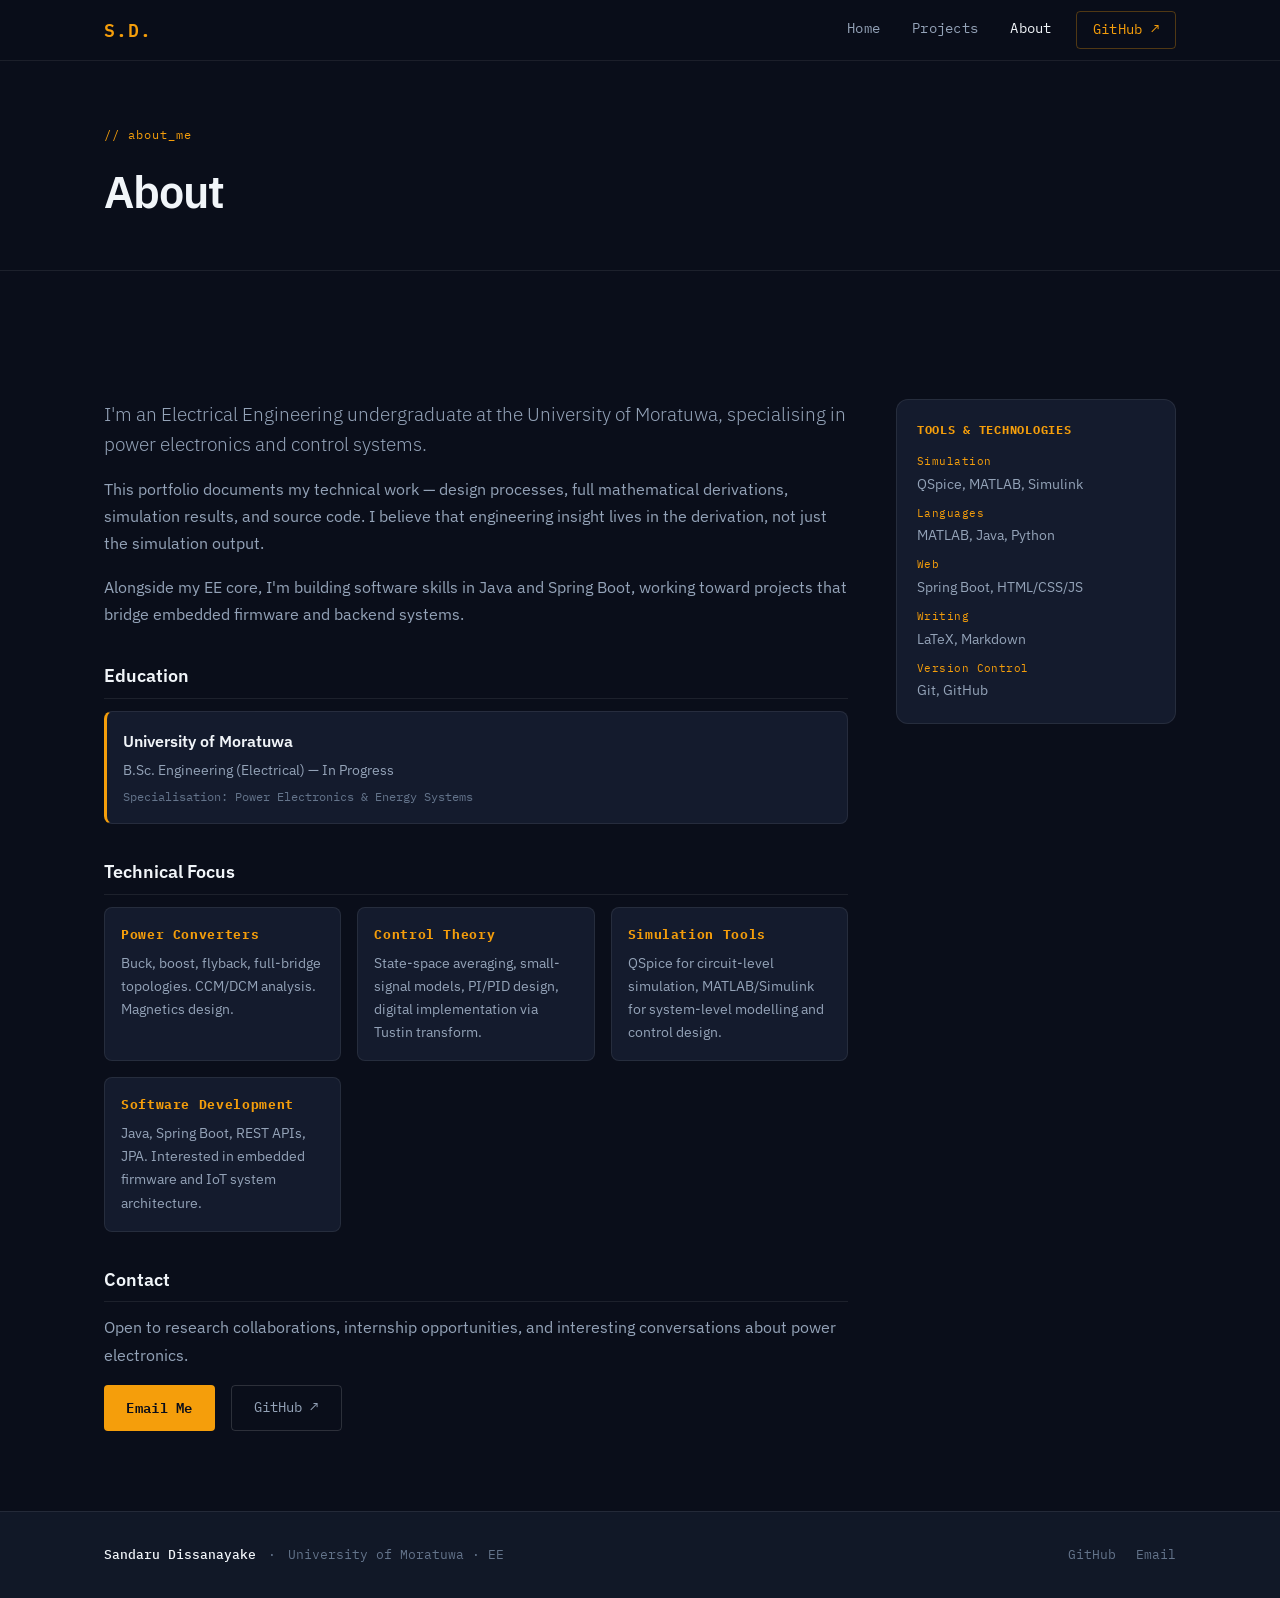
==== about.html @ 112ba42c "Add files via upload" ====
<!DOCTYPE html>
<html lang="en">
<head>
  <meta charset="UTF-8" />
  <meta name="viewport" content="width=device-width, initial-scale=1.0" />
  <title>About | Sandaru</title>
  <link rel="stylesheet" href="style.css" />
  <link rel="preconnect" href="https://fonts.googleapis.com" />
  <link rel="preconnect" href="https://fonts.gstatic.com" crossorigin />
  <link href="https://fonts.googleapis.com/css2?family=IBM+Plex+Mono:wght@400;500;600&family=IBM+Plex+Sans:ital,wght@0,300;0,400;0,600;1,300&display=swap" rel="stylesheet" />
</head>
<body>

  <nav class="nav">
    <div class="nav-inner">
      <a href="index.html" class="nav-logo">S.D.</a>
      <ul class="nav-links">
        <li><a href="index.html">Home</a></li>
        <li><a href="projects.html">Projects</a></li>
        <li><a href="about.html" class="active">About</a></li>
        <li><a href="https://github.com/YOUR_USERNAME" target="_blank" class="nav-gh">GitHub ↗</a></li>
      </ul>
      <button class="nav-toggle" id="navToggle" aria-label="Toggle menu">☰</button>
    </div>
  </nav>

  <div class="page-hero">
    <div class="container">
      <span class="section-label">// about_me</span>
      <h1>About</h1>
    </div>
  </div>

  <section class="section">
    <div class="container about-layout">

      <div class="about-main">
        <p class="about-lead">
          I'm an Electrical Engineering undergraduate at the University of Moratuwa,
          specialising in power electronics and control systems.
        </p>
        <p>
          This portfolio documents my technical work — design processes, full mathematical
          derivations, simulation results, and source code. I believe that engineering
          insight lives in the derivation, not just the simulation output.
        </p>
        <p>
          Alongside my EE core, I'm building software skills in Java and Spring Boot,
          working toward projects that bridge embedded firmware and backend systems.
        </p>

        <h2>Education</h2>
        <div class="edu-item">
          <span class="edu-school">University of Moratuwa</span>
          <span class="edu-degree">B.Sc. Engineering (Electrical) — In Progress</span>
          <span class="edu-detail">Specialisation: Power Electronics &amp; Energy Systems</span>
        </div>

        <h2>Technical Focus</h2>
        <div class="focus-grid">
          <div class="focus-item">
            <h4>Power Converters</h4>
            <p>Buck, boost, flyback, full-bridge topologies. CCM/DCM analysis. Magnetics design.</p>
          </div>
          <div class="focus-item">
            <h4>Control Theory</h4>
            <p>State-space averaging, small-signal models, PI/PID design, digital implementation via Tustin transform.</p>
          </div>
          <div class="focus-item">
            <h4>Simulation Tools</h4>
            <p>QSpice for circuit-level simulation, MATLAB/Simulink for system-level modelling and control design.</p>
          </div>
          <div class="focus-item">
            <h4>Software Development</h4>
            <p>Java, Spring Boot, REST APIs, JPA. Interested in embedded firmware and IoT system architecture.</p>
          </div>
        </div>

        <h2>Contact</h2>
        <p>
          Open to research collaborations, internship opportunities, and interesting conversations
          about power electronics.
        </p>
        <div class="contact-row">
          <a href="mailto:YOUR_EMAIL" class="btn-primary">Email Me</a>
          <a href="https://github.com/YOUR_USERNAME" class="btn-ghost" target="_blank">GitHub ↗</a>
        </div>
      </div>

      <aside class="about-sidebar">
        <div class="sidebar-card">
          <h4>Tools & Technologies</h4>
          <ul class="tool-list">
            <li><span class="tool-cat">Simulation</span>QSpice, MATLAB, Simulink</li>
            <li><span class="tool-cat">Languages</span>MATLAB, Java, Python</li>
            <li><span class="tool-cat">Web</span>Spring Boot, HTML/CSS/JS</li>
            <li><span class="tool-cat">Writing</span>LaTeX, Markdown</li>
            <li><span class="tool-cat">Version Control</span>Git, GitHub</li>
          </ul>
        </div>
      </aside>

    </div>
  </section>

  <footer class="footer">
    <div class="container">
      <div class="footer-inner">
        <span class="footer-name">Sandaru Dissanayake</span>
        <span class="footer-sep">·</span>
        <span class="footer-uni">University of Moratuwa · EE</span>
        <div class="footer-links">
          <a href="https://github.com/YOUR_USERNAME" target="_blank">GitHub</a>
          <a href="mailto:YOUR_EMAIL">Email</a>
        </div>
      </div>
    </div>
  </footer>

  <script>
    document.getElementById('navToggle').addEventListener('click', () => {
      document.querySelector('.nav-links').classList.toggle('open');
    });
  </script>
</body>
</html>
---- style.css ----
/* ═══════════════════════════════════════════════════════
   SANDARU PORTFOLIO — style.css
   Aesthetic: Technical / Engineering — IBM Plex typefaces,
   dark navy + amber accent, circuit-trace motifs
   ═══════════════════════════════════════════════════════ */

/* ─── RESET & BASE ─── */
*, *::before, *::after { box-sizing: border-box; margin: 0; padding: 0; }

:root {
  --navy:      #0a0e1a;
  --navy-mid:  #111827;
  --navy-light:#1c2538;
  --navy-card: #141b2d;
  --amber:     #f59e0b;
  --amber-dim: #d97706;
  --amber-pale:#fef3c7;
  --cyan:      #38bdf8;
  --text-1:    #f1f5f9;
  --text-2:    #94a3b8;
  --text-3:    #64748b;
  --border:    rgba(255,255,255,0.08);
  --border-h:  rgba(255,255,255,0.14);
  --font-sans: 'IBM Plex Sans', system-ui, sans-serif;
  --font-mono: 'IBM Plex Mono', 'Fira Code', monospace;
  --radius-sm: 4px;
  --radius-md: 8px;
  --radius-lg: 12px;
  --max-w:     1120px;
  --transition: 0.18s ease;
}

html { scroll-behavior: smooth; }

body {
  font-family: var(--font-sans);
  background: var(--navy);
  color: var(--text-1);
  font-size: 16px;
  line-height: 1.7;
  -webkit-font-smoothing: antialiased;
}

a { color: inherit; text-decoration: none; }
img, video { max-width: 100%; display: block; }
ul { list-style: none; }

/* ─── UTILITIES ─── */
.container {
  max-width: var(--max-w);
  margin: 0 auto;
  padding: 0 1.5rem;
}

/* ─── NAVIGATION ─── */
.nav {
  position: sticky;
  top: 0;
  z-index: 100;
  background: rgba(10,14,26,0.92);
  backdrop-filter: blur(12px);
  border-bottom: 1px solid var(--border);
}

.nav-inner {
  max-width: var(--max-w);
  margin: 0 auto;
  padding: 0 1.5rem;
  height: 60px;
  display: flex;
  align-items: center;
  gap: 2rem;
}

.nav-logo {
  font-family: var(--font-mono);
  font-weight: 600;
  font-size: 1.1rem;
  color: var(--amber);
  letter-spacing: 0.05em;
  flex-shrink: 0;
}

.nav-links {
  display: flex;
  gap: 0;
  margin-left: auto;
}

.nav-links li a {
  display: block;
  padding: 0.4rem 1rem;
  font-size: 0.875rem;
  color: var(--text-2);
  font-family: var(--font-mono);
  letter-spacing: 0.02em;
  transition: color var(--transition);
}

.nav-links li a:hover,
.nav-links li a.active {
  color: var(--text-1);
}

.nav-links li a.nav-gh {
  color: var(--amber);
  border: 1px solid rgba(245,158,11,0.3);
  border-radius: var(--radius-sm);
  margin-left: 0.5rem;
}
.nav-links li a.nav-gh:hover { background: rgba(245,158,11,0.08); }

.nav-toggle {
  display: none;
  background: none;
  border: none;
  color: var(--text-1);
  font-size: 1.2rem;
  cursor: pointer;
  margin-left: auto;
}

/* ─── HERO ─── */
.hero {
  position: relative;
  min-height: 88vh;
  display: flex;
  align-items: center;
  overflow: hidden;
  border-bottom: 1px solid var(--border);
}

.hero-bg {
  position: absolute;
  inset: 0;
  color: var(--amber);
  pointer-events: none;
}

.hero-grid {
  width: 100%;
  height: 100%;
  opacity: 0.6;
}

/* Radial fade overlay */
.hero-bg::after {
  content: '';
  position: absolute;
  inset: 0;
  background: radial-gradient(ellipse 80% 80% at 60% 40%, transparent 30%, var(--navy) 80%);
}

.hero-content {
  position: relative;
  z-index: 1;
  max-width: var(--max-w);
  margin: 0 auto;
  padding: 6rem 1.5rem 5rem;
}

.hero-badge {
  display: inline-block;
  font-family: var(--font-mono);
  font-size: 0.78rem;
  color: var(--amber);
  border: 1px solid rgba(245,158,11,0.35);
  padding: 0.25rem 0.75rem;
  border-radius: var(--radius-sm);
  margin-bottom: 1.5rem;
  letter-spacing: 0.04em;
}

.hero-title {
  font-size: clamp(2.2rem, 5vw, 3.6rem);
  font-weight: 600;
  line-height: 1.15;
  letter-spacing: -0.02em;
  margin-bottom: 1.25rem;
  max-width: 16ch;
}

.hero-accent { color: var(--amber); }

.hero-sub {
  font-size: 1.05rem;
  color: var(--text-2);
  max-width: 52ch;
  margin-bottom: 2rem;
  font-weight: 300;
}

.hero-actions {
  display: flex;
  gap: 1rem;
  flex-wrap: wrap;
  margin-bottom: 2.5rem;
}

.hero-tags {
  display: flex;
  flex-wrap: wrap;
  gap: 0.5rem;
}

.hero-tags span {
  font-family: var(--font-mono);
  font-size: 0.72rem;
  color: var(--text-3);
  border: 1px solid var(--border);
  padding: 0.2rem 0.6rem;
  border-radius: var(--radius-sm);
  letter-spacing: 0.03em;
}

/* ─── BUTTONS ─── */
.btn-primary {
  display: inline-block;
  background: var(--amber);
  color: var(--navy);
  font-family: var(--font-mono);
  font-size: 0.875rem;
  font-weight: 600;
  padding: 0.65rem 1.4rem;
  border-radius: var(--radius-sm);
  letter-spacing: 0.02em;
  transition: background var(--transition), transform var(--transition);
}
.btn-primary:hover { background: var(--amber-dim); transform: translateY(-1px); }

.btn-ghost {
  display: inline-block;
  color: var(--text-2);
  font-family: var(--font-mono);
  font-size: 0.875rem;
  padding: 0.65rem 1.4rem;
  border: 1px solid var(--border-h);
  border-radius: var(--radius-sm);
  transition: color var(--transition), border-color var(--transition);
}
.btn-ghost:hover { color: var(--text-1); border-color: var(--amber); }

.btn-outline {
  display: inline-block;
  font-family: var(--font-mono);
  font-size: 0.875rem;
  color: var(--amber);
  border: 1px solid rgba(245,158,11,0.35);
  padding: 0.6rem 1.4rem;
  border-radius: var(--radius-sm);
  transition: background var(--transition);
}
.btn-outline:hover { background: rgba(245,158,11,0.08); }

.block-btn { display: block; text-align: center; width: 100%; }

/* ─── SECTIONS ─── */
.section { padding: 5rem 0; }
.section + .section { border-top: 1px solid var(--border); }

.section-header { margin-bottom: 2.5rem; }

.section-label {
  display: block;
  font-family: var(--font-mono);
  font-size: 0.75rem;
  color: var(--amber);
  letter-spacing: 0.08em;
  margin-bottom: 0.5rem;
}

.section-header h2 {
  font-size: clamp(1.5rem, 3vw, 2rem);
  font-weight: 600;
  letter-spacing: -0.02em;
}

.section-footer { margin-top: 2.5rem; }

/* ─── PROJECT CARDS ─── */
.project-grid {
  display: grid;
  grid-template-columns: repeat(auto-fill, minmax(320px, 1fr));
  gap: 1.5rem;
}

.project-card {
  background: var(--navy-card);
  border: 1px solid var(--border);
  border-radius: var(--radius-lg);
  overflow: hidden;
  transition: border-color var(--transition), transform var(--transition);
  display: flex;
  flex-direction: column;
}

.project-card:hover {
  border-color: var(--border-h);
  transform: translateY(-3px);
}

.card-media-link { display: block; overflow: hidden; }

.card-media {
  width: 100%;
  height: 200px;
  object-fit: cover;
  display: block;
  transition: transform 0.3s ease;
}

.card-media-link:hover .card-media { transform: scale(1.03); }

.card-media--placeholder {
  background: var(--navy-light);
  height: 200px;
  position: relative;
}

.card-media--placeholder::after {
  content: 'IMG';
  position: absolute;
  top: 50%;
  left: 50%;
  transform: translate(-50%, -50%);
  font-family: var(--font-mono);
  font-size: 0.7rem;
  color: var(--text-3);
  letter-spacing: 0.1em;
}

.card-body {
  padding: 1.25rem;
  display: flex;
  flex-direction: column;
  flex: 1;
}

.card-meta {
  display: flex;
  align-items: center;
  gap: 0.75rem;
  margin-bottom: 0.75rem;
}

.card-year {
  font-family: var(--font-mono);
  font-size: 0.75rem;
  color: var(--text-3);
  margin-left: auto;
}

.card-title {
  font-size: 1rem;
  font-weight: 600;
  line-height: 1.4;
  margin-bottom: 0.6rem;
  letter-spacing: -0.01em;
}
.card-title a:hover { color: var(--amber); }

.card-summary {
  font-size: 0.875rem;
  color: var(--text-2);
  line-height: 1.65;
  margin-bottom: 1rem;
  flex: 1;
}

.card-tools {
  display: flex;
  flex-wrap: wrap;
  gap: 0.4rem;
  margin-bottom: 1rem;
}

.tool-pill {
  font-family: var(--font-mono);
  font-size: 0.7rem;
  color: var(--cyan);
  background: rgba(56,189,248,0.08);
  border: 1px solid rgba(56,189,248,0.2);
  padding: 0.15rem 0.5rem;
  border-radius: var(--radius-sm);
  letter-spacing: 0.02em;
}

.card-actions {
  display: flex;
  align-items: center;
  gap: 1rem;
}

.card-read-link {
  font-family: var(--font-mono);
  font-size: 0.8rem;
  color: var(--amber);
  transition: opacity var(--transition);
}
.card-read-link:hover { opacity: 0.75; }

.card-gh-link {
  font-family: var(--font-mono);
  font-size: 0.8rem;
  color: var(--text-3);
  margin-left: auto;
  transition: color var(--transition);
}
.card-gh-link:hover { color: var(--text-2); }

/* ─── BADGES ─── */
.badge-complete {
  font-family: var(--font-mono);
  font-size: 0.68rem;
  background: rgba(16,185,129,0.12);
  color: #34d399;
  border: 1px solid rgba(16,185,129,0.25);
  padding: 0.15rem 0.5rem;
  border-radius: var(--radius-sm);
  letter-spacing: 0.04em;
}

.badge-progress {
  font-family: var(--font-mono);
  font-size: 0.68rem;
  background: rgba(245,158,11,0.12);
  color: var(--amber);
  border: 1px solid rgba(245,158,11,0.25);
  padding: 0.15rem 0.5rem;
  border-radius: var(--radius-sm);
  letter-spacing: 0.04em;
}

.badge-archived {
  font-family: var(--font-mono);
  font-size: 0.68rem;
  background: rgba(100,116,139,0.12);
  color: var(--text-3);
  border: 1px solid rgba(100,116,139,0.25);
  padding: 0.15rem 0.5rem;
  border-radius: var(--radius-sm);
  letter-spacing: 0.04em;
}

/* ─── SKILLS STRIP ─── */
.skills-strip {
  background: var(--navy-light);
  border-top: 1px solid var(--border);
  border-bottom: 1px solid var(--border);
  padding: 3rem 0;
}

.skills-grid {
  display: grid;
  grid-template-columns: repeat(auto-fit, minmax(200px, 1fr));
  gap: 2rem;
}

.skill-item { display: flex; flex-direction: column; gap: 0.25rem; }

.skill-icon {
  font-size: 1.3rem;
  margin-bottom: 0.25rem;
  font-family: var(--font-mono);
  color: var(--amber);
}

.skill-name {
  font-weight: 600;
  font-size: 0.95rem;
}

.skill-detail {
  font-family: var(--font-mono);
  font-size: 0.75rem;
  color: var(--text-3);
}

/* ─── PAGE HERO (interior pages) ─── */
.page-hero {
  padding: 4rem 0 2.5rem;
  border-bottom: 1px solid var(--border);
}

.page-hero h1 {
  font-size: clamp(2rem, 4vw, 2.8rem);
  font-weight: 600;
  letter-spacing: -0.025em;
  margin-top: 0.4rem;
}

.page-hero p {
  color: var(--text-2);
  max-width: 55ch;
  margin-top: 0.75rem;
}

/* ─── FILTER BAR ─── */
.filter-bar {
  background: var(--navy-mid);
  border-bottom: 1px solid var(--border);
  padding: 1rem 0;
  position: sticky;
  top: 60px;
  z-index: 50;
}

.filter-bar .container {
  display: flex;
  gap: 0.5rem;
  flex-wrap: wrap;
}

.filter-btn {
  font-family: var(--font-mono);
  font-size: 0.75rem;
  padding: 0.35rem 0.9rem;
  background: none;
  border: 1px solid var(--border);
  color: var(--text-2);
  border-radius: var(--radius-sm);
  cursor: pointer;
  letter-spacing: 0.02em;
  transition: all var(--transition);
}

.filter-btn:hover { border-color: var(--border-h); color: var(--text-1); }
.filter-btn.active { border-color: var(--amber); color: var(--amber); background: rgba(245,158,11,0.06); }

/* ─── PROJECT DETAIL ─── */
.proj-header {
  padding: 3.5rem 0 2rem;
  border-bottom: 1px solid var(--border);
}

.back-link {
  font-family: var(--font-mono);
  font-size: 0.8rem;
  color: var(--text-3);
  display: inline-block;
  margin-bottom: 1.5rem;
  transition: color var(--transition);
}
.back-link:hover { color: var(--amber); }

.proj-meta-top {
  display: flex;
  gap: 1rem;
  margin-bottom: 0.75rem;
}

.proj-category {
  font-family: var(--font-mono);
  font-size: 0.75rem;
  color: var(--amber);
  letter-spacing: 0.06em;
  text-transform: uppercase;
}

.proj-date {
  font-family: var(--font-mono);
  font-size: 0.75rem;
  color: var(--text-3);
}

.proj-title {
  font-size: clamp(1.8rem, 4vw, 2.6rem);
  font-weight: 600;
  letter-spacing: -0.025em;
  line-height: 1.2;
  margin-bottom: 1rem;
}

.proj-subtitle {
  color: var(--text-2);
  max-width: 65ch;
  margin-bottom: 1.25rem;
  font-weight: 300;
}

.proj-tags-row {
  display: flex;
  flex-wrap: wrap;
  gap: 0.4rem;
  margin-bottom: 1.5rem;
}

.tag {
  font-family: var(--font-mono);
  font-size: 0.72rem;
  color: var(--text-3);
  border: 1px solid var(--border);
  padding: 0.2rem 0.6rem;
  border-radius: var(--radius-sm);
  letter-spacing: 0.03em;
}

.proj-links { display: flex; gap: 1rem; flex-wrap: wrap; }

.proj-media { padding: 2rem 0; background: var(--navy-light); border-bottom: 1px solid var(--border); }
.proj-cover-img {
  width: 100%;
  max-height: 520px;
  object-fit: contain;
  border-radius: var(--radius-md);
  border: 1px solid var(--border);
  background: var(--navy-card);
}

.proj-content { padding: 3rem 0 5rem; }

.proj-layout {
  display: grid;
  grid-template-columns: 1fr 280px;
  gap: 3rem;
  align-items: start;
}

.proj-body { min-width: 0; }

.proj-section { margin-bottom: 3rem; }

.proj-section h2 {
  font-size: 1.3rem;
  font-weight: 600;
  letter-spacing: -0.015em;
  margin-bottom: 0.75rem;
  padding-bottom: 0.5rem;
  border-bottom: 1px solid var(--border);
}

.proj-section h3 {
  font-size: 1rem;
  font-weight: 600;
  color: var(--amber);
  font-family: var(--font-mono);
  margin: 1.5rem 0 0.5rem;
}

.proj-section p { color: var(--text-2); margin-bottom: 0.75rem; }

.proj-section ul {
  list-style: disc;
  padding-left: 1.5rem;
  color: var(--text-2);
}
.proj-section ul li { margin-bottom: 0.3rem; }

/* MathJax equation spacing */
.proj-section .MathJax { margin: 1rem 0 !important; }

.proj-figure {
  margin: 1.5rem 0;
  border: 1px solid var(--border);
  border-radius: var(--radius-md);
  overflow: hidden;
  background: var(--navy-card);
}

.proj-figure img {
  width: 100%;
  display: block;
  border-bottom: 1px solid var(--border);
}

.proj-figure figcaption {
  padding: 0.75rem 1rem;
  font-family: var(--font-mono);
  font-size: 0.78rem;
  color: var(--text-3);
}

.proj-video-wrap video {
  width: 100%;
  border-radius: var(--radius-md);
  border: 1px solid var(--border);
}

/* Results grid */
.results-grid {
  display: grid;
  grid-template-columns: repeat(auto-fit, minmax(120px, 1fr));
  gap: 1rem;
}

.result-card {
  background: var(--navy-light);
  border: 1px solid var(--border);
  border-radius: var(--radius-md);
  padding: 1.25rem 1rem;
  text-align: center;
  display: flex;
  flex-direction: column;
  gap: 0.4rem;
}

.result-val {
  font-family: var(--font-mono);
  font-size: 1.5rem;
  font-weight: 600;
  color: var(--amber);
}

.result-label {
  font-size: 0.78rem;
  color: var(--text-3);
}

/* File list */
.file-list { display: flex; flex-direction: column; gap: 0.5rem; }

.file-item {
  display: flex;
  align-items: center;
  gap: 0.75rem;
  padding: 0.75rem 1rem;
  background: var(--navy-card);
  border: 1px solid var(--border);
  border-radius: var(--radius-md);
  transition: border-color var(--transition);
  font-family: var(--font-mono);
}

.file-item:hover { border-color: var(--amber); }

.file-icon { font-size: 1rem; flex-shrink: 0; }

.file-name {
  font-size: 0.85rem;
  font-weight: 500;
  color: var(--text-1);
  flex-shrink: 0;
}

.file-desc {
  font-size: 0.78rem;
  color: var(--text-3);
  margin-left: auto;
}

/* Sidebar */
.proj-sidebar { display: flex; flex-direction: column; gap: 1rem; position: sticky; top: 80px; }

.sidebar-card {
  background: var(--navy-card);
  border: 1px solid var(--border);
  border-radius: var(--radius-lg);
  padding: 1.25rem;
}

.sidebar-card h4 {
  font-family: var(--font-mono);
  font-size: 0.75rem;
  letter-spacing: 0.06em;
  color: var(--amber);
  text-transform: uppercase;
  margin-bottom: 0.75rem;
}

.sidebar-card dl { display: grid; grid-template-columns: auto 1fr; gap: 0.4rem 1rem; font-size: 0.875rem; }
.sidebar-card dt { color: var(--text-3); }
.sidebar-card dd { color: var(--text-1); }

.topic-list { display: flex; flex-direction: column; gap: 0.4rem; }
.topic-list li {
  font-family: var(--font-mono);
  font-size: 0.78rem;
  color: var(--text-2);
  padding-left: 0.75rem;
  border-left: 2px solid var(--border);
}

/* Next project */
.next-project {
  border-top: 1px solid var(--border);
  padding: 2.5rem 0;
  background: var(--navy-mid);
}

.next-link {
  font-size: 1.1rem;
  font-weight: 600;
  color: var(--amber);
  transition: opacity var(--transition);
  display: block;
  margin-top: 0.4rem;
}
.next-link:hover { opacity: 0.75; }

/* ─── ABOUT PAGE ─── */
.about-layout {
  display: grid;
  grid-template-columns: 1fr 280px;
  gap: 3rem;
  align-items: start;
  padding-top: 3rem;
}

.about-lead {
  font-size: 1.2rem;
  font-weight: 300;
  color: var(--text-1);
  line-height: 1.6;
  margin-bottom: 1.25rem;
}

.about-main h2 {
  font-size: 1.15rem;
  font-weight: 600;
  margin: 2rem 0 0.75rem;
  padding-bottom: 0.4rem;
  border-bottom: 1px solid var(--border);
}

.about-main p { color: var(--text-2); margin-bottom: 1rem; }

.edu-item {
  display: flex;
  flex-direction: column;
  gap: 0.2rem;
  padding: 1rem;
  background: var(--navy-card);
  border: 1px solid var(--border);
  border-radius: var(--radius-md);
  border-left: 3px solid var(--amber);
}

.edu-school { font-weight: 600; }
.edu-degree { font-size: 0.9rem; color: var(--text-2); }
.edu-detail { font-family: var(--font-mono); font-size: 0.78rem; color: var(--text-3); }

.focus-grid {
  display: grid;
  grid-template-columns: repeat(auto-fit, minmax(220px, 1fr));
  gap: 1rem;
  margin-bottom: 1rem;
}

.focus-item {
  background: var(--navy-card);
  border: 1px solid var(--border);
  border-radius: var(--radius-md);
  padding: 1rem;
}

.focus-item h4 {
  font-family: var(--font-mono);
  font-size: 0.8rem;
  color: var(--amber);
  letter-spacing: 0.05em;
  margin-bottom: 0.4rem;
}

.focus-item p { font-size: 0.85rem; color: var(--text-2); margin: 0; }

.contact-row { display: flex; gap: 1rem; flex-wrap: wrap; margin-top: 1rem; }

.tool-list { display: flex; flex-direction: column; gap: 0.5rem; }
.tool-list li { font-size: 0.85rem; color: var(--text-2); }
.tool-cat {
  font-family: var(--font-mono);
  font-size: 0.7rem;
  color: var(--amber);
  letter-spacing: 0.04em;
  display: block;
  margin-bottom: 0.1rem;
}

/* ─── HANDWRITTEN DERIVATION ─── */
.derivation-pages {
  display: grid;
  grid-template-columns: repeat(auto-fit, minmax(260px, 1fr));
  gap: 1rem;
  margin: 1.25rem 0 1.5rem;
}

.derivation-page {
  cursor: zoom-in;
}

.derivation-page img {
  filter: contrast(1.08) brightness(1.03);
  transition: transform 0.25s ease, filter 0.25s ease;
  border-bottom: 1px solid var(--border);
}

.derivation-page:hover img {
  transform: scale(1.015);
  filter: contrast(1.12) brightness(1.05);
}

/* Lightbox overlay */
.deriv-lightbox {
  display: none;
  position: fixed;
  inset: 0;
  z-index: 999;
  background: rgba(8, 12, 22, 0.94);
  align-items: center;
  justify-content: center;
  cursor: zoom-out;
}

.deriv-lightbox.open { display: flex; }

.deriv-lightbox img {
  max-width: 92vw;
  max-height: 92vh;
  object-fit: contain;
  border-radius: var(--radius-md);
  border: 1px solid var(--border-h);
  box-shadow: 0 0 80px rgba(0,0,0,0.6);
}

.deriv-lightbox-close {
  position: fixed;
  top: 1.25rem;
  right: 1.5rem;
  font-family: var(--font-mono);
  font-size: 1.1rem;
  color: var(--text-2);
  background: var(--navy-card);
  border: 1px solid var(--border-h);
  border-radius: var(--radius-sm);
  padding: 0.3rem 0.7rem;
  cursor: pointer;
  z-index: 1000;
  transition: color var(--transition), border-color var(--transition);
}
.deriv-lightbox-close:hover { color: var(--amber); border-color: var(--amber); }

.derivation-dl {
  display: inline-block;
  margin-top: 0.5rem;
}

/* ─── FOOTER ─── */
.footer {
  background: var(--navy-mid);
  border-top: 1px solid var(--border);
  padding: 2rem 0;
}

.footer-inner {
  display: flex;
  align-items: center;
  gap: 0.75rem;
  flex-wrap: wrap;
  font-family: var(--font-mono);
  font-size: 0.8rem;
}

.footer-name { color: var(--text-1); font-weight: 500; }
.footer-sep { color: var(--text-3); }
.footer-uni { color: var(--text-3); }
.footer-links { display: flex; gap: 1.25rem; margin-left: auto; }
.footer-links a { color: var(--text-3); transition: color var(--transition); }
.footer-links a:hover { color: var(--amber); }

/* ─── CODE ─── */
code {
  font-family: var(--font-mono);
  font-size: 0.875em;
  background: var(--navy-light);
  border: 1px solid var(--border);
  padding: 0.1em 0.35em;
  border-radius: 3px;
  color: var(--cyan);
}

/* ─── RESPONSIVE ─── */
@media (max-width: 900px) {
  .proj-layout { grid-template-columns: 1fr; }
  .proj-sidebar { position: static; }
  .about-layout { grid-template-columns: 1fr; }
  .about-sidebar { order: -1; }
}

@media (max-width: 640px) {
  .nav-links { display: none; flex-direction: column; position: absolute; top: 60px; left: 0; right: 0; background: var(--navy-mid); border-bottom: 1px solid var(--border); padding: 0.5rem 0; }
  .nav-links.open { display: flex; }
  .nav-links li a { padding: 0.6rem 1.5rem; }
  .nav-toggle { display: block; }
  .hero-content { padding: 4rem 1.5rem 3rem; }
  .project-grid { grid-template-columns: 1fr; }
  .file-desc { display: none; }
}
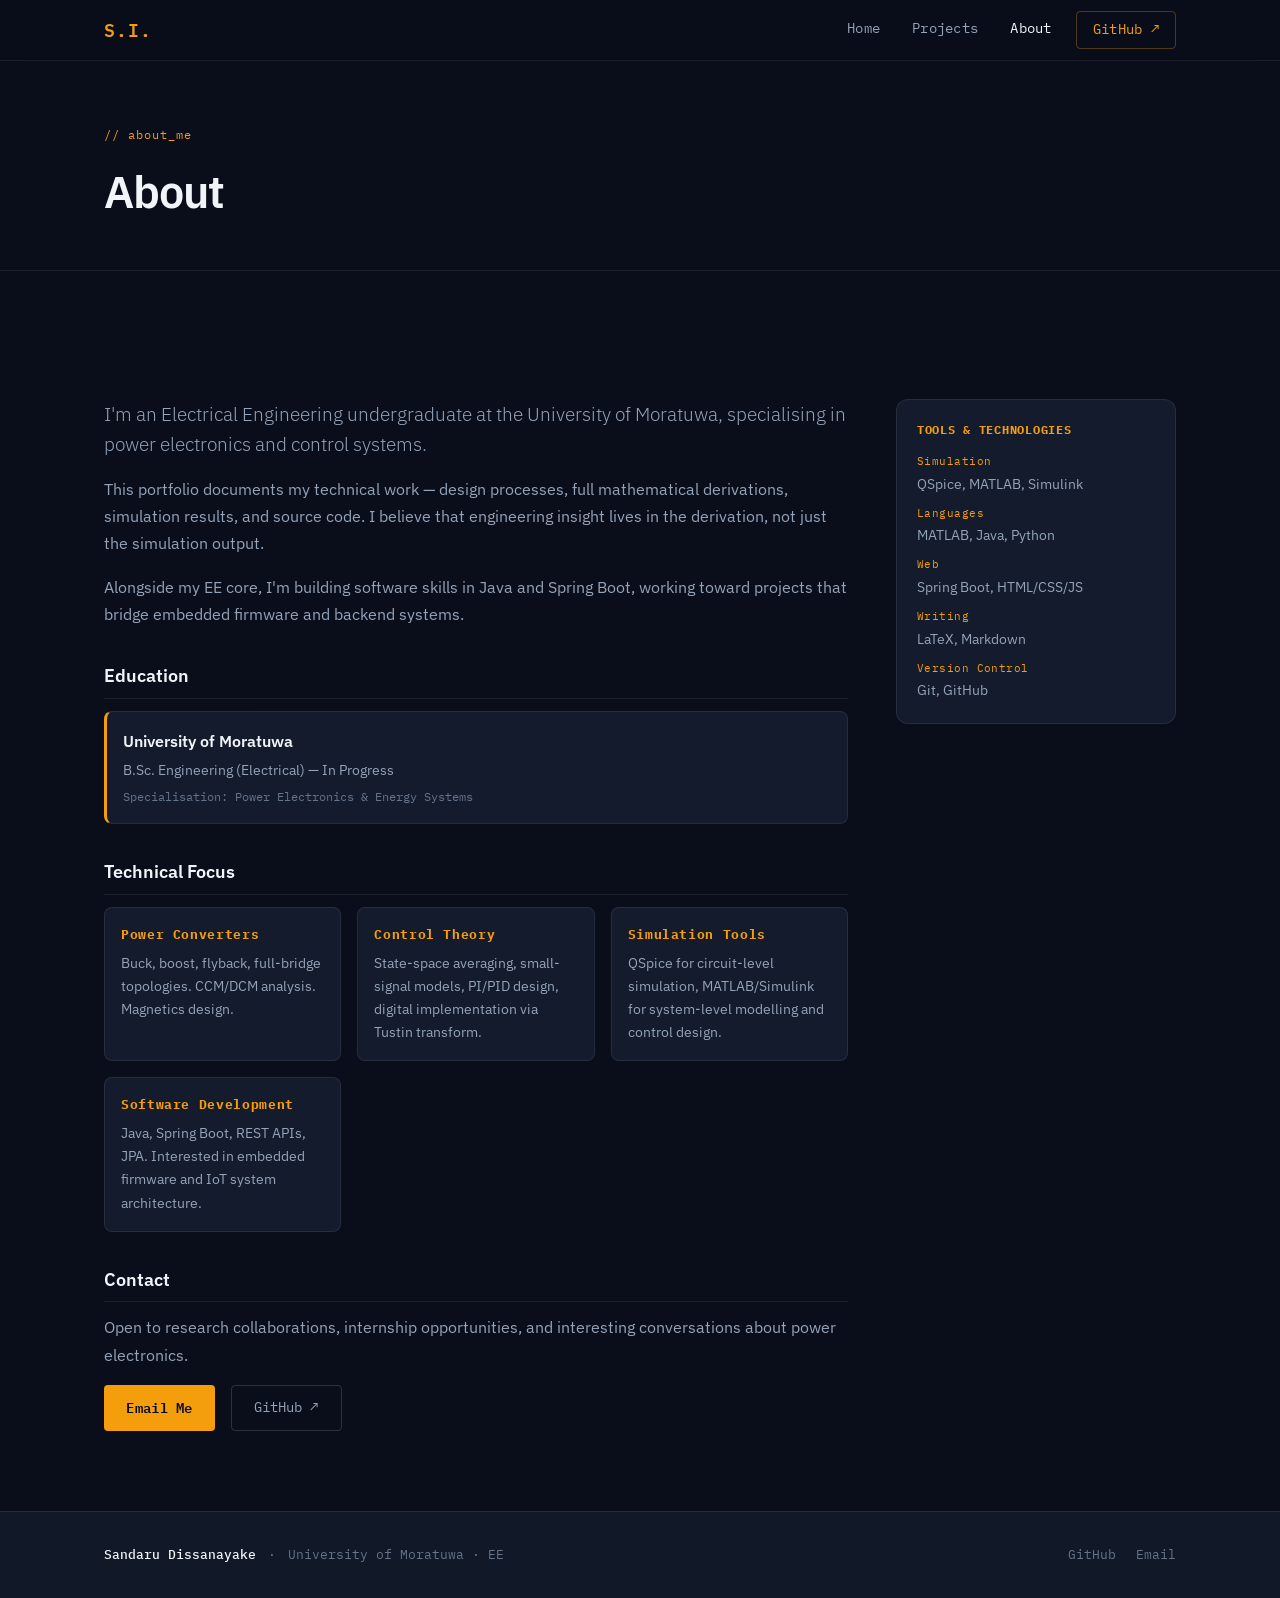
==== commit f82a3722: "Change logo text from 'S.D.' to 'S.I.'" ====
--- a/about.html
+++ b/about.html
@@ -13,7 +13,7 @@
 
   <nav class="nav">
     <div class="nav-inner">
-      <a href="index.html" class="nav-logo">S.D.</a>
+      <a href="index.html" class="nav-logo">S.I.</a>
       <ul class="nav-links">
         <li><a href="index.html">Home</a></li>
         <li><a href="projects.html">Projects</a></li>
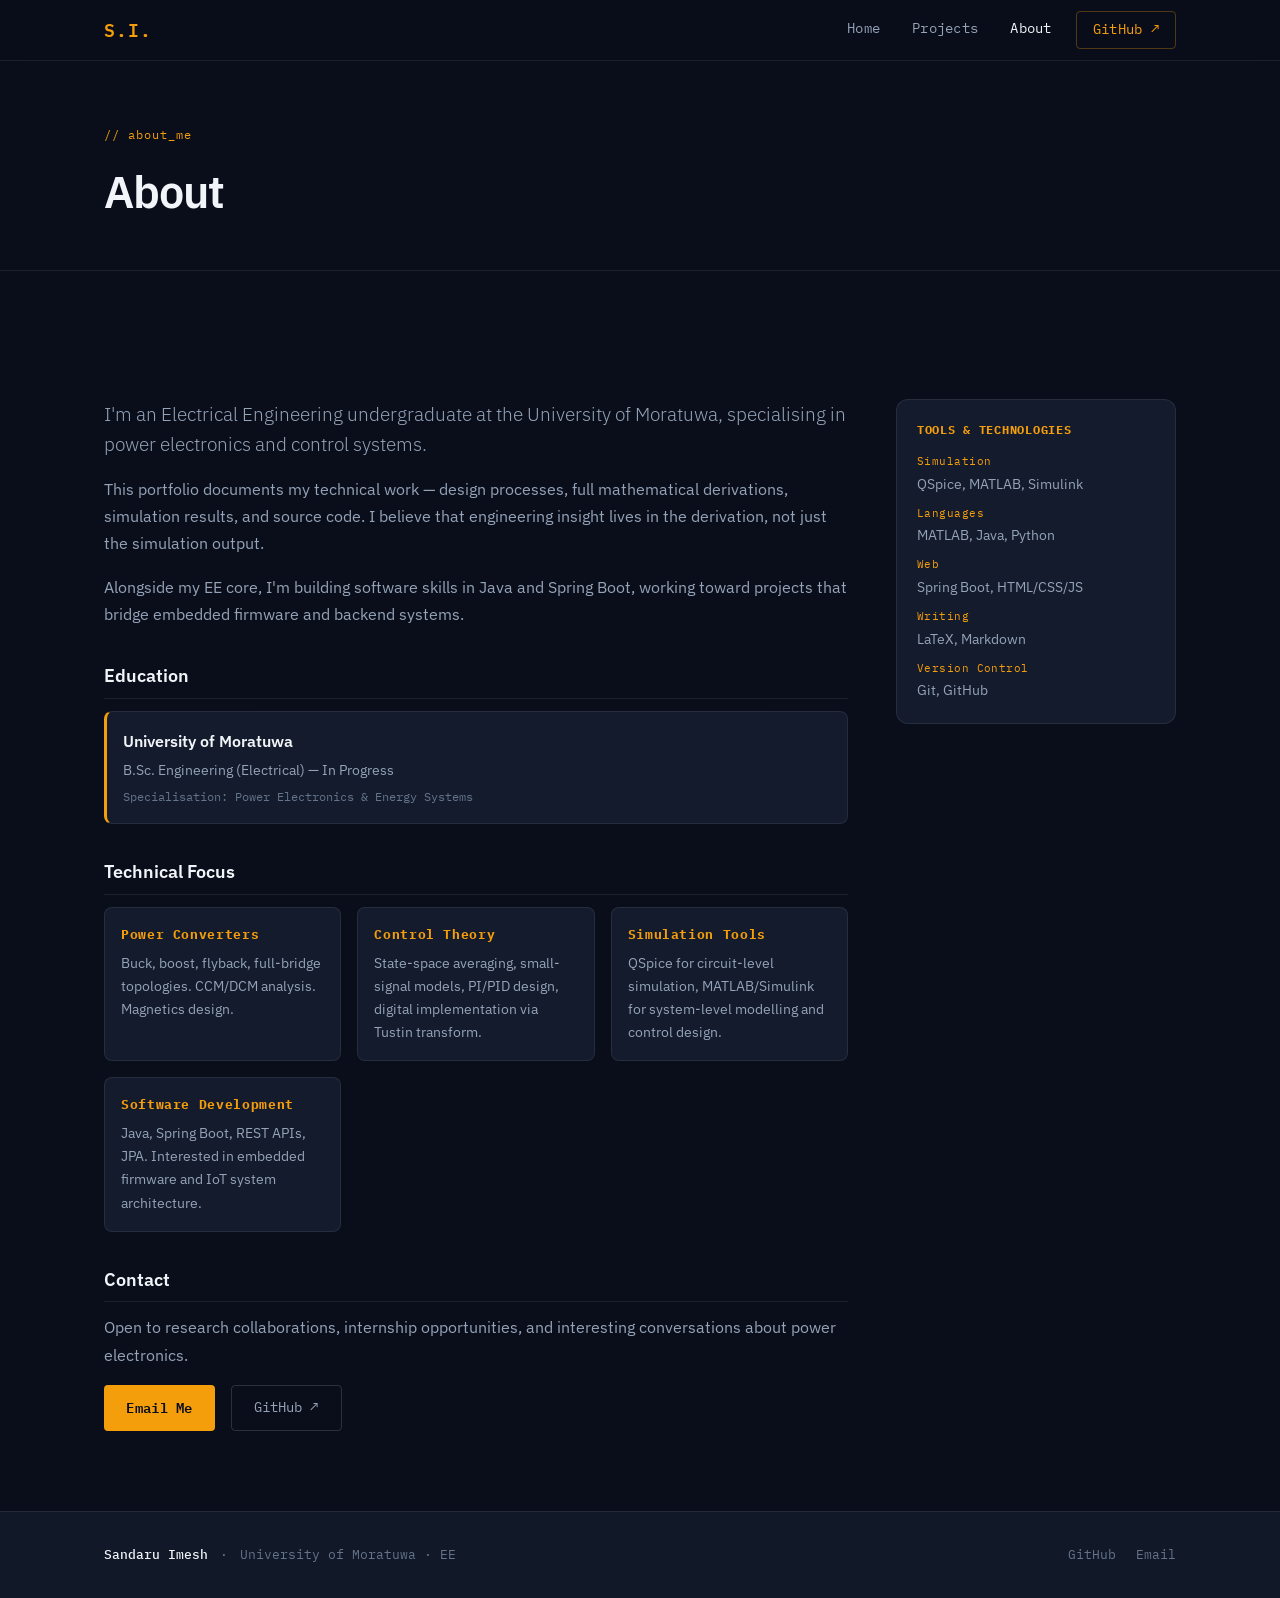
==== commit b5baf8dd: "Update about.html" ====
--- a/about.html
+++ b/about.html
@@ -18,7 +18,7 @@
         <li><a href="index.html">Home</a></li>
         <li><a href="projects.html">Projects</a></li>
         <li><a href="about.html" class="active">About</a></li>
-        <li><a href="https://github.com/YOUR_USERNAME" target="_blank" class="nav-gh">GitHub ↗</a></li>
+        <li><a href="https://github.com/Sandaru-PowerEl" target="_blank" class="nav-gh">GitHub ↗</a></li>
       </ul>
       <button class="nav-toggle" id="navToggle" aria-label="Toggle menu">☰</button>
     </div>
@@ -82,8 +82,8 @@
           about power electronics.
         </p>
         <div class="contact-row">
-          <a href="mailto:YOUR_EMAIL" class="btn-primary">Email Me</a>
-          <a href="https://github.com/YOUR_USERNAME" class="btn-ghost" target="_blank">GitHub ↗</a>
+          <a href="mailto:sandarukaviraj31@gmail.com" class="btn-primary">Email Me</a>
+          <a href="https://github.com/Sandaru-PowerEl" class="btn-ghost" target="_blank">GitHub ↗</a>
         </div>
       </div>
 
@@ -106,12 +106,12 @@
   <footer class="footer">
     <div class="container">
       <div class="footer-inner">
-        <span class="footer-name">Sandaru Dissanayake</span>
+        <span class="footer-name">Sandaru Imesh</span>
         <span class="footer-sep">·</span>
         <span class="footer-uni">University of Moratuwa · EE</span>
         <div class="footer-links">
-          <a href="https://github.com/YOUR_USERNAME" target="_blank">GitHub</a>
-          <a href="mailto:YOUR_EMAIL">Email</a>
+          <a href="https://github.com/Sandaru-PowerEl" target="_blank">GitHub</a>
+          <a href="mailto:sandarukaviraj31@gmail.com">Email</a>
         </div>
       </div>
     </div>
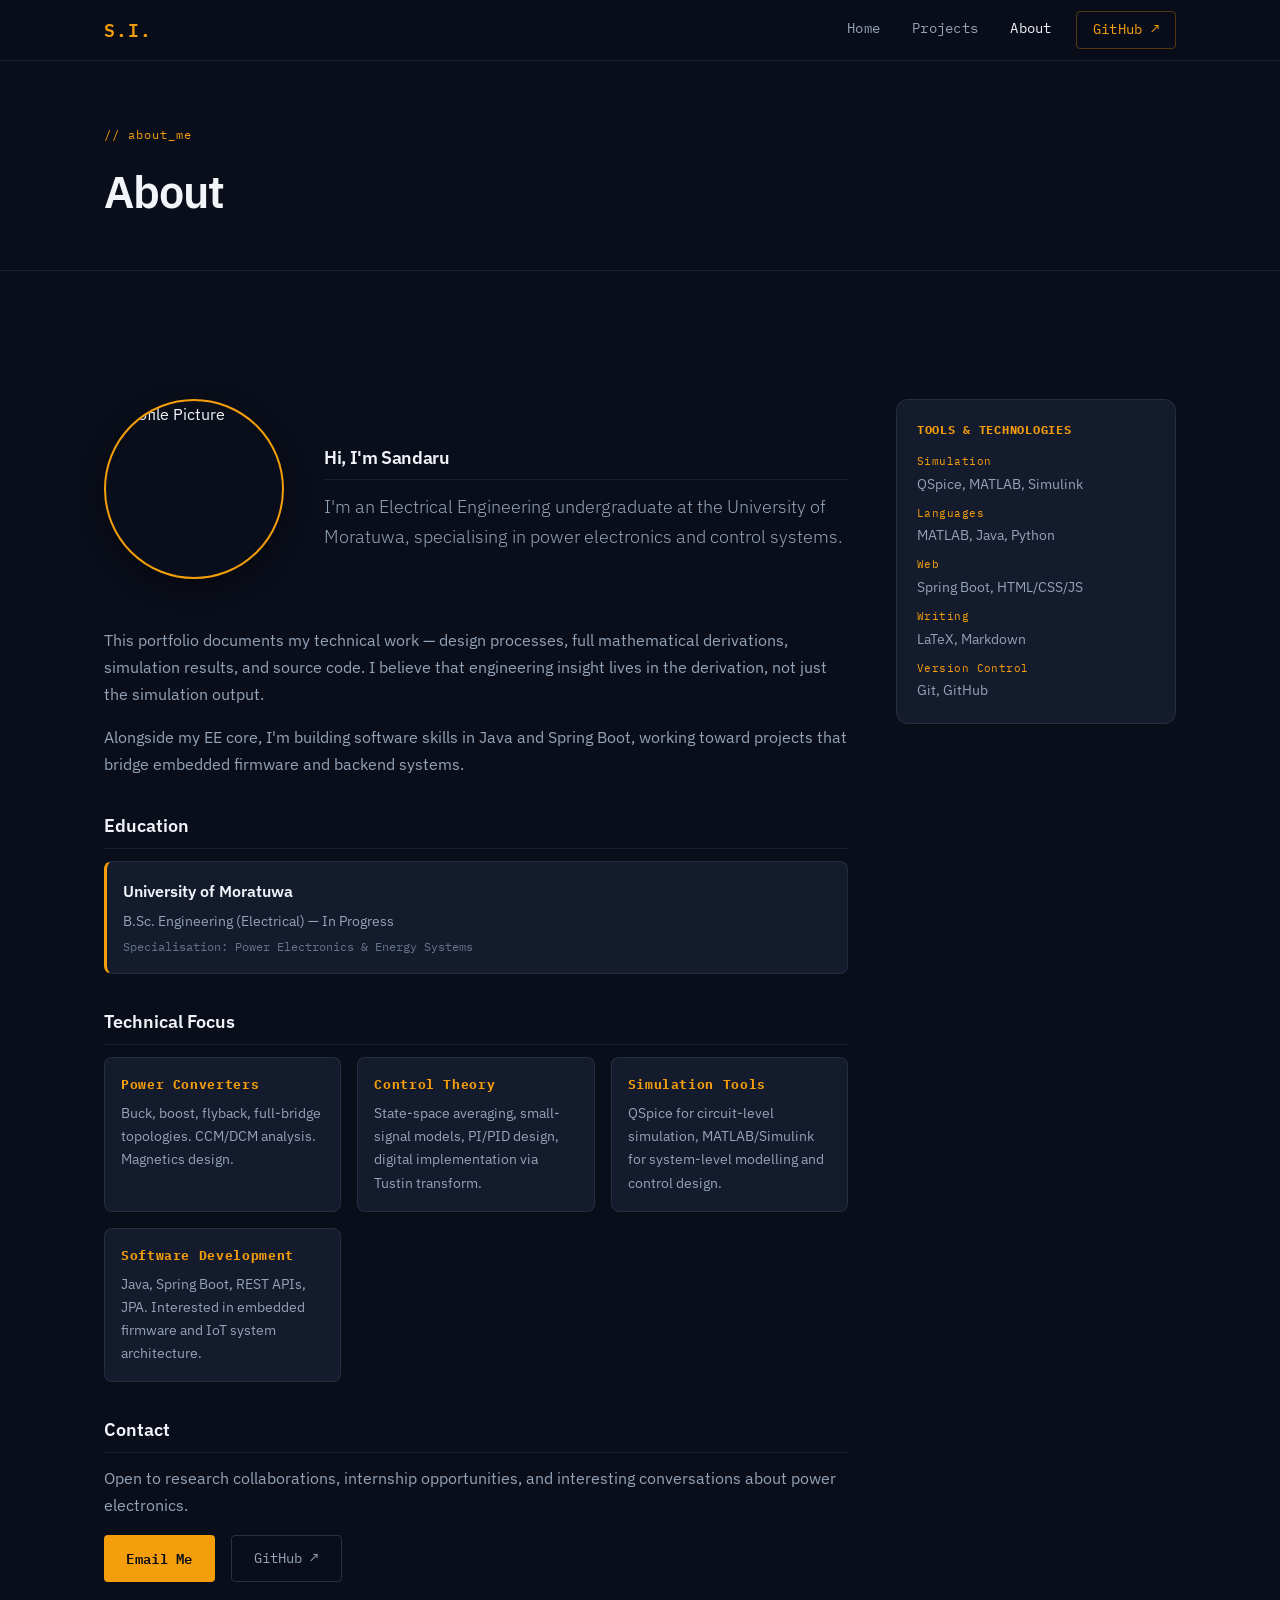
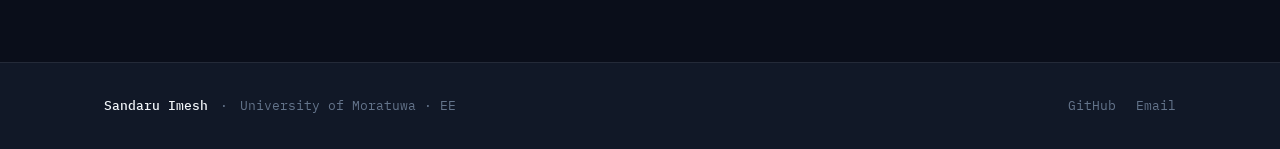
==== commit 9c9b94f8: "Add files via upload" ====
--- a/about.html
+++ b/about.html
@@ -1,126 +1,134 @@
 <!DOCTYPE html>
 <html lang="en">
 <head>
-  <meta charset="UTF-8" />
-  <meta name="viewport" content="width=device-width, initial-scale=1.0" />
-  <title>About | Sandaru</title>
-  <link rel="stylesheet" href="style.css" />
-  <link rel="preconnect" href="https://fonts.googleapis.com" />
-  <link rel="preconnect" href="https://fonts.gstatic.com" crossorigin />
-  <link href="https://fonts.googleapis.com/css2?family=IBM+Plex+Mono:wght@400;500;600&family=IBM+Plex+Sans:ital,wght@0,300;0,400;0,600;1,300&display=swap" rel="stylesheet" />
+    <meta charset="UTF-8" />
+    <meta name="viewport" content="width=device-width, initial-scale=1.0" />
+    <title>About | Sandaru</title>
+    <link rel="stylesheet" href="style.css" />
+    <link rel="preconnect" href="https://fonts.googleapis.com" />
+    <link rel="preconnect" href="https://fonts.gstatic.com" crossorigin />
+    <link href="https://fonts.googleapis.com/css2?family=IBM+Plex+Mono:wght@400;500;600&family=IBM+Plex+Sans:ital,wght@0,300;0,400;0,600;1,300&display=swap" rel="stylesheet" />
 </head>
 <body>
 
-  <nav class="nav">
+<nav class="nav">
     <div class="nav-inner">
-      <a href="index.html" class="nav-logo">S.I.</a>
-      <ul class="nav-links">
-        <li><a href="index.html">Home</a></li>
-        <li><a href="projects.html">Projects</a></li>
-        <li><a href="about.html" class="active">About</a></li>
-        <li><a href="https://github.com/Sandaru-PowerEl" target="_blank" class="nav-gh">GitHub ↗</a></li>
-      </ul>
-      <button class="nav-toggle" id="navToggle" aria-label="Toggle menu">☰</button>
+        <a href="index.html" class="nav-logo">S.I.</a>
+        <ul class="nav-links">
+            <li><a href="index.html">Home</a></li>
+            <li><a href="projects.html">Projects</a></li>
+            <li><a href="about.html" class="active">About</a></li>
+            <li><a href="https://github.com/Sandaru-PowerEl" target="_blank" class="nav-gh">GitHub ↗</a></li>
+        </ul>
+        <button class="nav-toggle" id="navToggle" aria-label="Toggle menu">☰</button>
     </div>
-  </nav>
+</nav>
 
-  <div class="page-hero">
+<div class="page-hero">
     <div class="container">
-      <span class="section-label">// about_me</span>
-      <h1>About</h1>
+        <span class="section-label">// about_me</span>
+        <h1>About</h1>
     </div>
-  </div>
+</div>
 
-  <section class="section">
+<section class="section">
     <div class="container about-layout">
 
-      <div class="about-main">
-        <p class="about-lead">
-          I'm an Electrical Engineering undergraduate at the University of Moratuwa,
-          specialising in power electronics and control systems.
-        </p>
-        <p>
-          This portfolio documents my technical work — design processes, full mathematical
-          derivations, simulation results, and source code. I believe that engineering
-          insight lives in the derivation, not just the simulation output.
-        </p>
-        <p>
-          Alongside my EE core, I'm building software skills in Java and Spring Boot,
-          working toward projects that bridge embedded firmware and backend systems.
-        </p>
+        <div class="about-main">
 
-        <h2>Education</h2>
-        <div class="edu-item">
-          <span class="edu-school">University of Moratuwa</span>
-          <span class="edu-degree">B.Sc. Engineering (Electrical) — In Progress</span>
-          <span class="edu-detail">Specialisation: Power Electronics &amp; Energy Systems</span>
+            <div class="about-section">
+                <img src="assets/profile-pic.jpg" alt="Profile Picture" class="profile-img" />
+
+                <div class="about-text">
+                    <h2>Hi, I'm Sandaru</h2>
+                    <p>
+                        I'm an Electrical Engineering undergraduate at the University of Moratuwa,
+                        specialising in power electronics and control systems.
+                    </p>
+                </div>
+            </div>
+            <p>
+                This portfolio documents my technical work — design processes, full mathematical
+                derivations, simulation results, and source code. I believe that engineering
+                insight lives in the derivation, not just the simulation output.
+            </p>
+            <p>
+                Alongside my EE core, I'm building software skills in Java and Spring Boot,
+                working toward projects that bridge embedded firmware and backend systems.
+            </p>
+
+            <h2>Education</h2>
+            <div class="edu-item">
+                <span class="edu-school">University of Moratuwa</span>
+                <span class="edu-degree">B.Sc. Engineering (Electrical) — In Progress</span>
+                <span class="edu-detail">Specialisation: Power Electronics &amp; Energy Systems</span>
+            </div>
+
+            <h2>Technical Focus</h2>
+            <div class="focus-grid">
+                <div class="focus-item">
+                    <h4>Power Converters</h4>
+                    <p>Buck, boost, flyback, full-bridge topologies. CCM/DCM analysis. Magnetics design.</p>
+                </div>
+                <div class="focus-item">
+                    <h4>Control Theory</h4>
+                    <p>State-space averaging, small-signal models, PI/PID design, digital implementation via Tustin transform.</p>
+                </div>
+                <div class="focus-item">
+                    <h4>Simulation Tools</h4>
+                    <p>QSpice for circuit-level simulation, MATLAB/Simulink for system-level modelling and control design.</p>
+                </div>
+                <div class="focus-item">
+                    <h4>Software Development</h4>
+                    <p>Java, Spring Boot, REST APIs, JPA. Interested in embedded firmware and IoT system architecture.</p>
+                </div>
+            </div>
+
+            <h2>Contact</h2>
+            <p>
+                Open to research collaborations, internship opportunities, and interesting conversations
+                about power electronics.
+            </p>
+            <div class="contact-row">
+                <a href="mailto:sandarukaviraj31@gmail.com" class="btn-primary">Email Me</a>
+                <a href="https://github.com/Sandaru-PowerEl" class="btn-ghost" target="_blank">GitHub ↗</a>
+            </div>
         </div>
 
-        <h2>Technical Focus</h2>
-        <div class="focus-grid">
-          <div class="focus-item">
-            <h4>Power Converters</h4>
-            <p>Buck, boost, flyback, full-bridge topologies. CCM/DCM analysis. Magnetics design.</p>
-          </div>
-          <div class="focus-item">
-            <h4>Control Theory</h4>
-            <p>State-space averaging, small-signal models, PI/PID design, digital implementation via Tustin transform.</p>
-          </div>
-          <div class="focus-item">
-            <h4>Simulation Tools</h4>
-            <p>QSpice for circuit-level simulation, MATLAB/Simulink for system-level modelling and control design.</p>
-          </div>
-          <div class="focus-item">
-            <h4>Software Development</h4>
-            <p>Java, Spring Boot, REST APIs, JPA. Interested in embedded firmware and IoT system architecture.</p>
-          </div>
-        </div>
-
-        <h2>Contact</h2>
-        <p>
-          Open to research collaborations, internship opportunities, and interesting conversations
-          about power electronics.
-        </p>
-        <div class="contact-row">
-          <a href="mailto:sandarukaviraj31@gmail.com" class="btn-primary">Email Me</a>
-          <a href="https://github.com/Sandaru-PowerEl" class="btn-ghost" target="_blank">GitHub ↗</a>
-        </div>
-      </div>
-
-      <aside class="about-sidebar">
-        <div class="sidebar-card">
-          <h4>Tools & Technologies</h4>
-          <ul class="tool-list">
-            <li><span class="tool-cat">Simulation</span>QSpice, MATLAB, Simulink</li>
-            <li><span class="tool-cat">Languages</span>MATLAB, Java, Python</li>
-            <li><span class="tool-cat">Web</span>Spring Boot, HTML/CSS/JS</li>
-            <li><span class="tool-cat">Writing</span>LaTeX, Markdown</li>
-            <li><span class="tool-cat">Version Control</span>Git, GitHub</li>
-          </ul>
-        </div>
-      </aside>
+        <aside class="about-sidebar">
+            <div class="sidebar-card">
+                <h4>Tools & Technologies</h4>
+                <ul class="tool-list">
+                    <li><span class="tool-cat">Simulation</span>QSpice, MATLAB, Simulink</li>
+                    <li><span class="tool-cat">Languages</span>MATLAB, Java, Python</li>
+                    <li><span class="tool-cat">Web</span>Spring Boot, HTML/CSS/JS</li>
+                    <li><span class="tool-cat">Writing</span>LaTeX, Markdown</li>
+                    <li><span class="tool-cat">Version Control</span>Git, GitHub</li>
+                </ul>
+            </div>
+        </aside>
 
     </div>
-  </section>
+</section>
 
-  <footer class="footer">
+<footer class="footer">
     <div class="container">
-      <div class="footer-inner">
-        <span class="footer-name">Sandaru Imesh</span>
-        <span class="footer-sep">·</span>
-        <span class="footer-uni">University of Moratuwa · EE</span>
-        <div class="footer-links">
-          <a href="https://github.com/Sandaru-PowerEl" target="_blank">GitHub</a>
-          <a href="mailto:sandarukaviraj31@gmail.com">Email</a>
+        <div class="footer-inner">
+            <span class="footer-name">Sandaru Imesh</span>
+            <span class="footer-sep">·</span>
+            <span class="footer-uni">University of Moratuwa · EE</span>
+            <div class="footer-links">
+                <a href="https://github.com/Sandaru-PowerEl" target="_blank">GitHub</a>
+                <a href="mailto:sandarukaviraj31@gmail.com">Email</a>
+            </div>
         </div>
-      </div>
     </div>
-  </footer>
+</footer>
 
-  <script>
+<script>
     document.getElementById('navToggle').addEventListener('click', () => {
       document.querySelector('.nav-links').classList.toggle('open');
     });
-  </script>
+</script>
 </body>
-</html>
+</html>
--- a/style.css
+++ b/style.css
@@ -130,6 +130,20 @@
   border-bottom: 1px solid var(--border);
 }
 
+
+/* Styling for the avatar on the home page */
+.hero-avatar {
+  width: 110px;
+  height: 110px;
+  margin-bottom: 1.5rem;
+  border-width: 3px; /* Slightly thinner border for a smaller image */
+  box-shadow: 0 4px 15px rgba(0, 0, 0, 0.3);
+}
+
+
+
+
+
 .hero-bg {
   position: absolute;
   inset: 0;
@@ -802,6 +816,46 @@
   color: var(--text-1);
   line-height: 1.6;
   margin-bottom: 1.25rem;
+}
+
+/* Personalized About Section */
+.about-section {
+  display: flex;
+  align-items: center;
+  gap: 2.5rem;
+  margin-bottom: 3rem;
+}
+
+.profile-img {
+  width: 180px;
+  height: 180px;
+  border-radius: 50%;
+  object-fit: cover;
+  border: 2px solid var(--amber);
+  box-shadow: 0 8px 24px rgba(0, 0, 0, 0.4);
+  flex-shrink: 0;
+}
+
+.about-text {
+  flex: 1;
+}
+
+.about-text h2 {
+  font-size: clamp(1.8rem, 3vw, 2.2rem);
+  font-weight: 600;
+  letter-spacing: -0.02em;
+  margin-bottom: 0.75rem;
+  color: var(--text-1);
+  border-bottom: none; /* overrides general about-main h2 border */
+  padding-bottom: 0;
+}
+
+.about-text p {
+  font-size: 1.15rem;
+  font-weight: 300;
+  color: var(--text-2);
+  line-height: 1.6;
+  margin: 0;
 }
 
 .about-main h2 {
@@ -984,4 +1038,15 @@
   .hero-content { padding: 4rem 1.5rem 3rem; }
   .project-grid { grid-template-columns: 1fr; }
   .file-desc { display: none; }
-}
+
+  /* Mobile styling for the About Section */
+  .about-section {
+    flex-direction: column;
+    text-align: center;
+    gap: 1.5rem;
+  }
+  .profile-img {
+    width: 150px;
+    height: 150px;
+  }
+}
